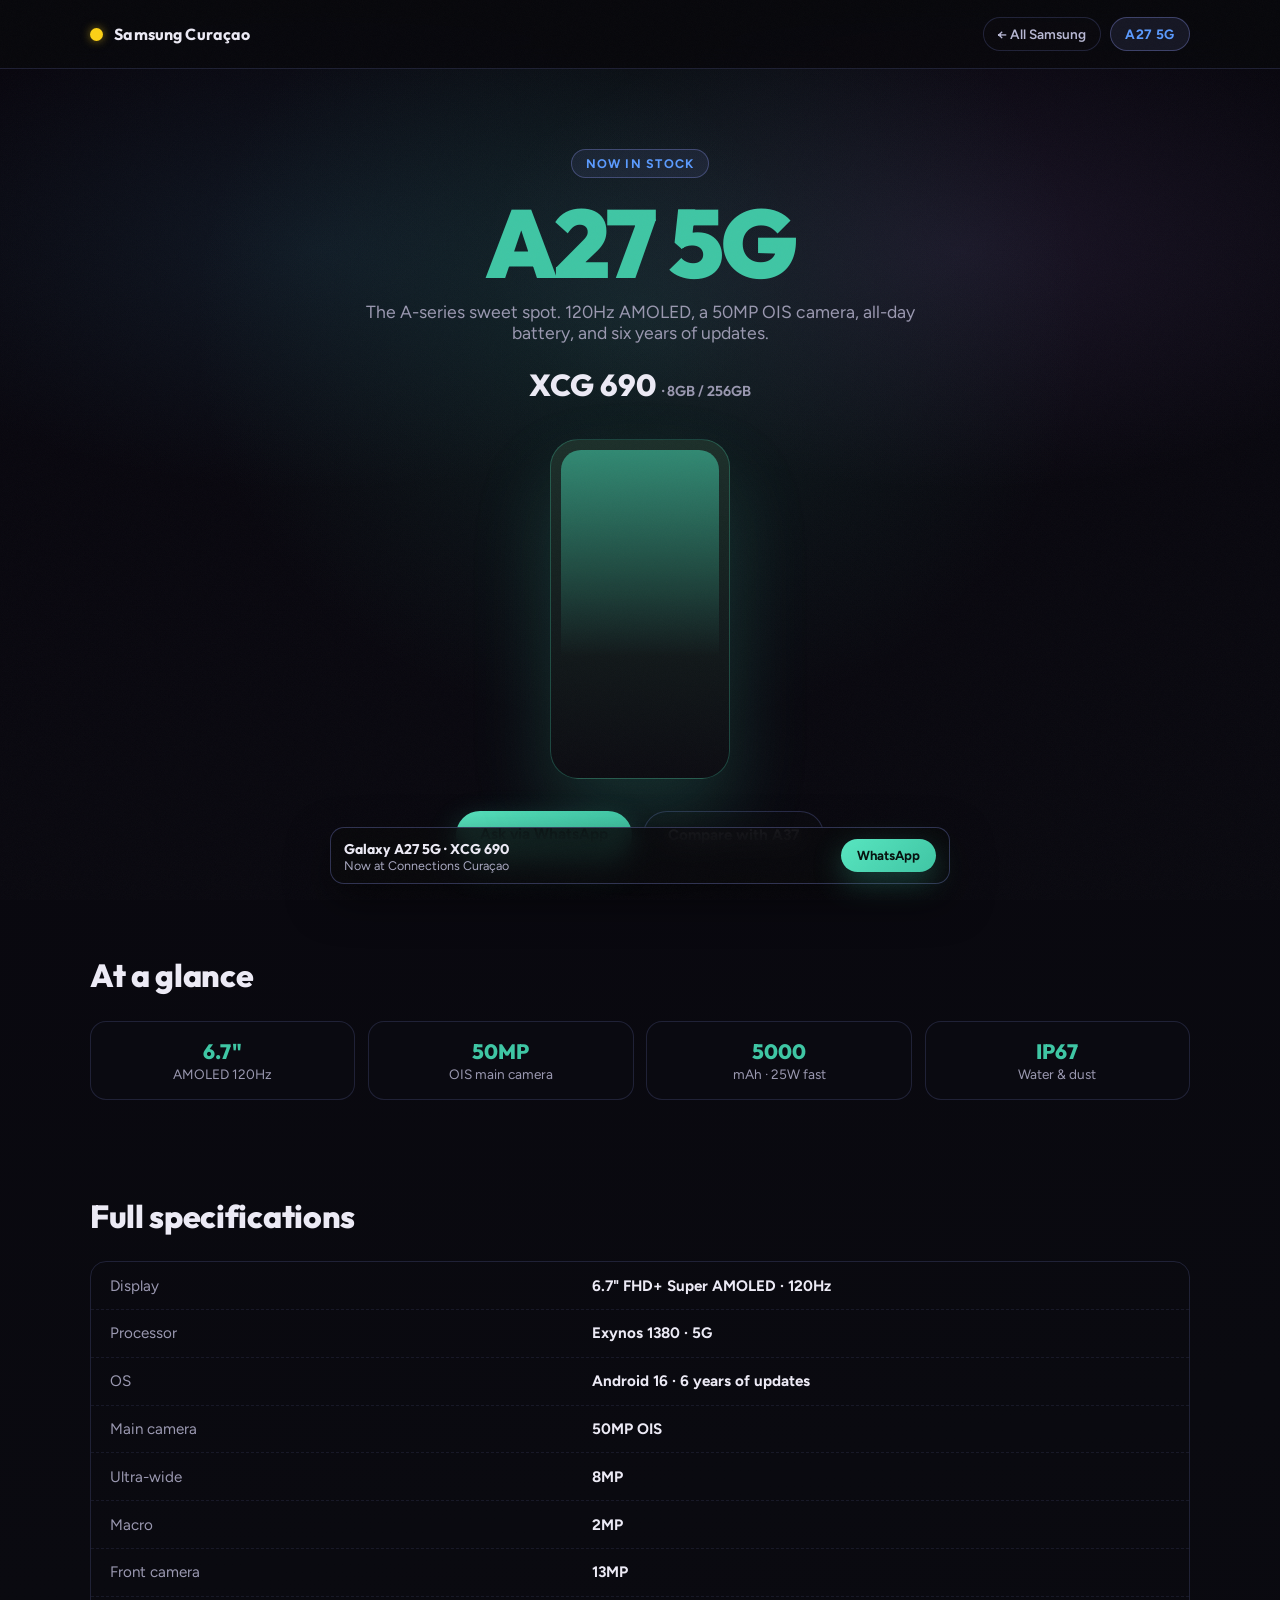
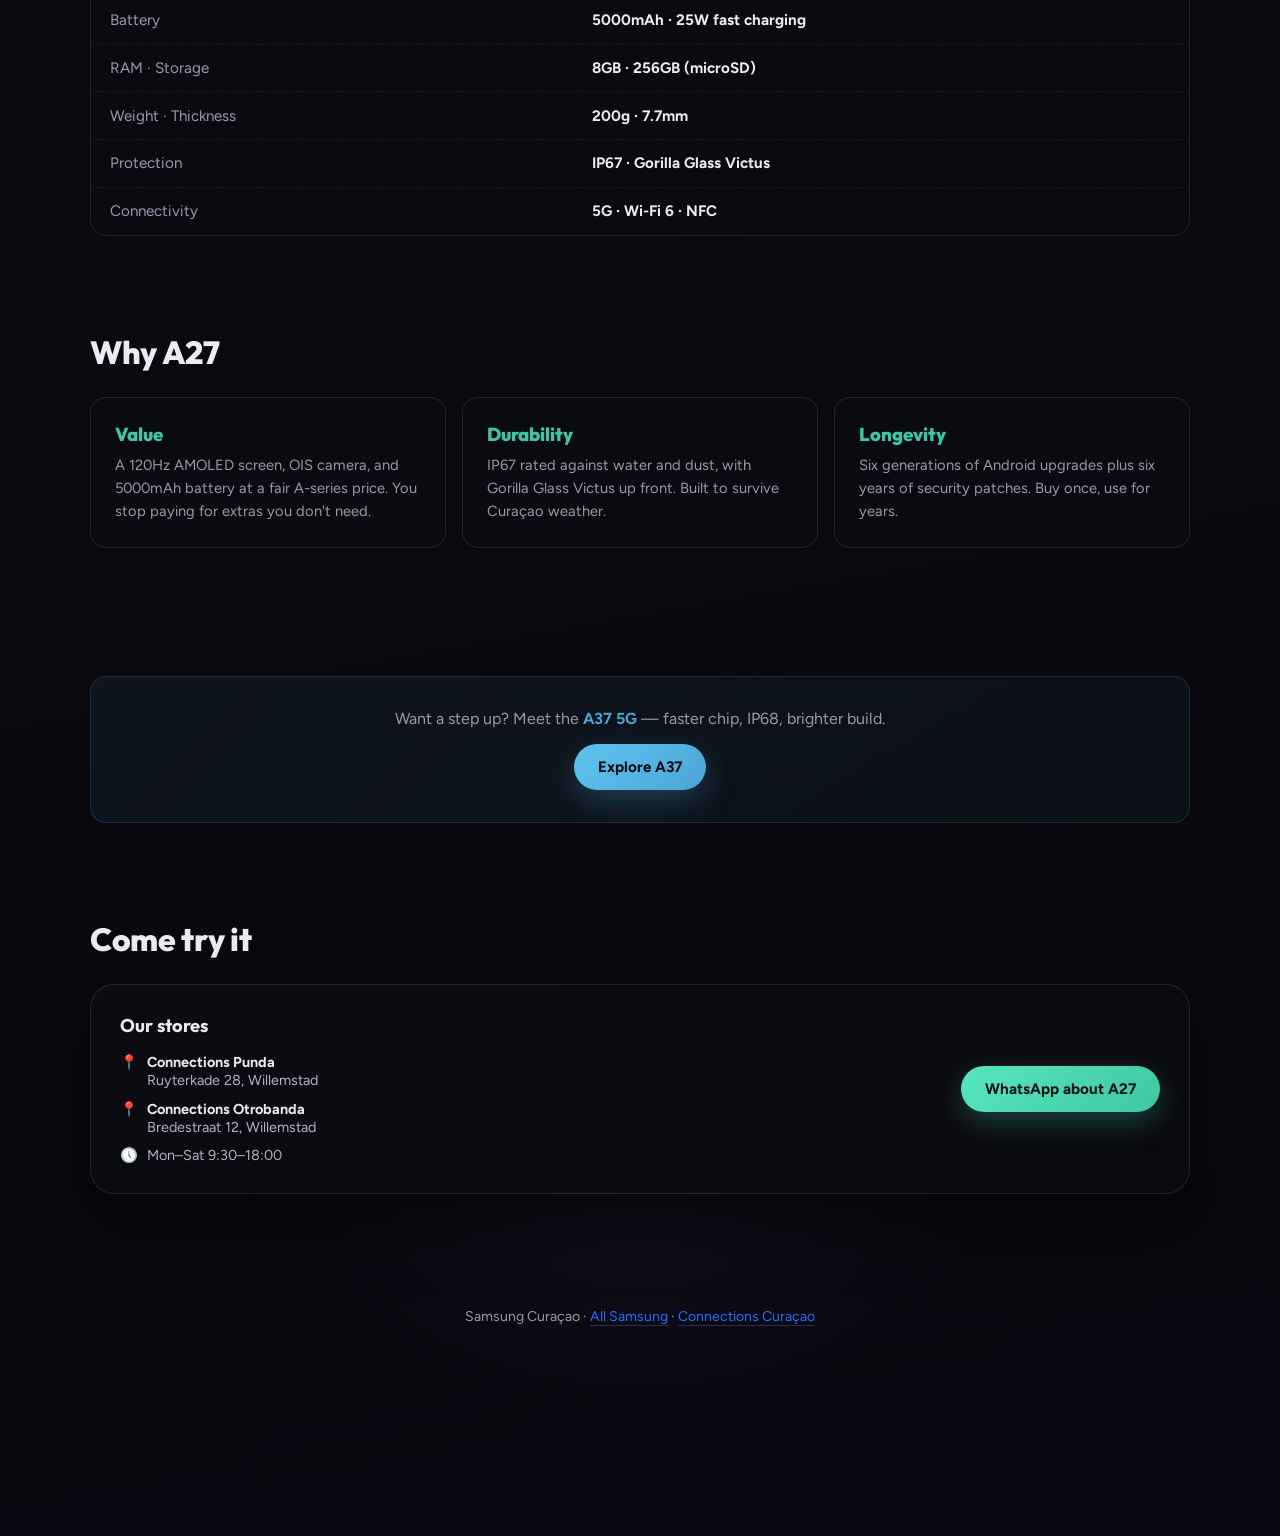
==== a27/index.html @ 3c6a7d26 "Add Galaxy A27 5G — catalog entry + /a27 landing page - Galaxy A27 5G added to data/products.json (X" ====
<!DOCTYPE html>
<html lang="en">
<head>
  <meta charset="UTF-8">
  <meta name="viewport" content="width=device-width, initial-scale=1.0">
  <title>Galaxy A27 5G — Samsung Curaçao</title>
  <meta name="description" content="The new Galaxy A27 5G at Connections Curaçao. 120Hz AMOLED, 50MP OIS, IP67, 6 years of updates. Punda &amp; Otrobanda.">
  <meta property="og:title" content="Galaxy A27 5G — Samsung Curaçao">
  <meta property="og:description" content="The A-series sweet spot. 120Hz AMOLED, 50MP OIS, 5000mAh, 6 years of updates.">
  <meta property="og:type" content="product">
  <meta property="og:url" content="https://samsungcuracao.com/a27">
  <meta property="og:image" content="https://samsungcuracao.com/img/og/a37.svg">
  <meta name="twitter:card" content="summary_large_image">
  <link rel="canonical" href="https://samsungcuracao.com/a27">
  <link rel="icon" href="data:image/svg+xml,<svg xmlns='http://www.w3.org/2000/svg' viewBox='0 0 100 100'><circle cx='50' cy='50' r='45' fill='%233fc6a4'/></svg>">
  <link rel="preconnect" href="https://fonts.googleapis.com">
  <link rel="preconnect" href="https://fonts.gstatic.com" crossorigin>
  <link href="https://fonts.googleapis.com/css2?family=Outfit:wght@400;500;600;700;800;900&family=Figtree:wght@400;500;600;700&display=swap" rel="stylesheet">
  <link rel="stylesheet" href="../css/shared.css">
  <script type="application/ld+json">
  {
    "@context": "https://schema.org/",
    "@type": "Product",
    "name": "Samsung Galaxy A27 5G",
    "description": "The new Galaxy A27 5G. 120Hz AMOLED, 50MP OIS camera, 5000mAh, IP67, 6 years of updates.",
    "brand": { "@type": "Brand", "name": "Samsung" },
    "category": "Smartphones",
    "offers": {
      "@type": "Offer",
      "priceCurrency": "XCG",
      "price": "690",
      "availability": "https://schema.org/InStock",
      "url": "https://samsungcuracao.com/a27",
      "seller": { "@type": "Organization", "name": "Connections Curaçao" }
    }
  }
  </script>
  <style>
    :root { --accent-a27: #3fc6a4; --accent-a27-2: #57e6c0; }
    .btn-a27 {
      color: #06110e;
      background: linear-gradient(135deg, var(--accent-a27-2), var(--accent-a27));
      box-shadow: 0 10px 30px rgba(63,198,164,0.3);
    }
    .hero { position: relative; padding: 5rem 0 3rem; text-align: center; }
    .hero::before {
      content: ""; position: absolute; inset: 0; z-index: -1;
      background: radial-gradient(50% 70% at 50% 30%, rgba(63,198,164,0.12), transparent 70%);
    }
    .hero h1 {
      margin: 1.2rem 0 0; font-family: var(--font-display);
      font-size: clamp(2.8rem, 10vw, 6rem);
      font-weight: 900; line-height: 0.95; letter-spacing: -0.03em;
      color: var(--accent-a27);
    }
    .hero-sub { margin: 0.8rem auto 0; color: var(--muted); font-size: 1.1rem; max-width: 52ch; }
    .hero-price { margin: 1.4rem 0 0; font-family: var(--font-display); font-size: 1.9rem; font-weight: 800; color: var(--text); }
    .hero-price small { font-size: 0.9rem; color: var(--muted); font-weight: 600; }
    .hero-phone-wrap { display: flex; justify-content: center; margin: 2.2rem 0 1rem; }
    .hero-phone {
      width: 180px; height: 340px; border-radius: 28px;
      background: linear-gradient(180deg, rgba(30,50,44,0.9), rgba(12,12,18,0.98));
      border: 1px solid rgba(63,198,164,0.3);
      box-shadow: 0 40px 80px rgba(63,198,164,0.2);
      position: relative;
    }
    .hero-phone::after {
      content: ""; position: absolute; inset: 10px; border-radius: 20px;
      background: linear-gradient(180deg, rgba(63,198,164,0.6), transparent 65%);
    }
    .hero-cta { margin-top: 2rem; display: flex; justify-content: center; flex-wrap: wrap; gap: 0.7rem; }

    .quick-specs { display: grid; grid-template-columns: repeat(4, 1fr); gap: 0.8rem; margin-top: 1.6rem; }
    .quick-spec {
      background: var(--surface); border: 1px solid var(--line);
      border-radius: var(--radius-md); padding: 1rem; text-align: center;
    }
    .quick-spec strong { display: block; font-family: var(--font-display); font-size: 1.3rem; font-weight: 800; color: var(--accent-a27); }
    .quick-spec span { color: var(--muted); font-size: 0.85rem; }

    .spec-table { margin-top: 1.6rem; border-radius: var(--radius-md); border: 1px solid var(--line); overflow: hidden; }
    .spec-row {
      display: grid; grid-template-columns: 1fr 1.2fr;
      padding: 0.9rem 1.2rem; border-bottom: 1px dashed rgba(120,130,210,0.12);
      font-size: 0.95rem;
    }
    .spec-row:last-child { border-bottom: 0; }
    .spec-row .label { color: var(--muted); }
    .spec-row .val { font-weight: 700; }

    .reasons { display: grid; grid-template-columns: repeat(3, 1fr); gap: 1rem; margin-top: 1.6rem; }
    .reason {
      background: var(--surface); border: 1px solid var(--line);
      border-radius: var(--radius-md); padding: 1.5rem;
    }
    .reason h3 { margin: 0 0 0.5rem; font-family: var(--font-display); font-weight: 800; color: var(--accent-a27); }
    .reason p { margin: 0; color: var(--muted); line-height: 1.55; font-size: 0.92rem; }

    .crosssell {
      margin-top: 2rem; padding: 2rem; text-align: center;
      background: linear-gradient(135deg, rgba(76,164,212,0.08), rgba(63,198,164,0.05));
      border: 1px solid rgba(76,164,212,0.2); border-radius: var(--radius-md);
    }
    .crosssell p { margin: 0 0 1rem; color: var(--muted); }

    .store-panel {
      margin-top: 1.6rem; border-radius: var(--radius-lg);
      border: 1px solid var(--line);
      background: linear-gradient(165deg, rgba(12,12,18,0.9), rgba(10,10,14,0.88));
      box-shadow: var(--shadow); padding: 1.8rem;
      display: grid; grid-template-columns: 1fr auto; gap: 1.5rem;
    }
    .store-list { list-style: none; margin: 0; padding: 0; display: grid; gap: 0.65rem; }
    .store-item { display: flex; gap: 0.6rem; align-items: flex-start; font-size: 0.9rem; color: #b0b0c8; }
    .store-item strong { color: var(--text); }
    .store-cta { display: flex; flex-direction: column; gap: 0.5rem; align-self: center; }
    .panel-title { margin: 0 0 1rem; font-family: var(--font-display); font-size: 1.15rem; font-weight: 700; }

    @media (max-width: 800px) {
      .quick-specs { grid-template-columns: repeat(2, 1fr); }
      .reasons { grid-template-columns: 1fr; }
      .store-panel { grid-template-columns: 1fr; }
    }
  </style>
</head>
<body>

  <header class="topbar">
    <div class="shell topbar-row">
      <a href="/" class="brand" aria-label="Samsung Curaçao home">
        <span class="brand-dot" aria-hidden="true"></span>
        <span>Samsung Curaçao</span>
      </a>
      <div class="topbar-actions">
        <a class="nav-back" href="/">← All Samsung</a>
        <span class="nav-tag">A27 5G</span>
      </div>
    </div>
  </header>

  <main>
    <section class="hero">
      <div class="shell">
        <span class="badge">Now in stock</span>
        <h1>A27 5G</h1>
        <p class="hero-sub">The A-series sweet spot. 120Hz AMOLED, a 50MP OIS camera, all-day battery, and six years of updates.</p>
        <p class="hero-price">XCG 690 <small>· 8GB / 256GB</small></p>
        <div class="hero-phone-wrap"><div class="hero-phone"></div></div>
        <div class="hero-cta">
          <a class="btn btn-a27" href="https://wa.me/59996782619?text=Hi%2C%20I%27m%20interested%20in%20the%20Galaxy%20A27%205G%20(XCG%20690).%20Is%20it%20available%3F" target="_blank" rel="noopener">Ask via WhatsApp</a>
          <a class="btn btn-ghost" href="/a37">Compare with A37</a>
        </div>
      </div>
    </section>

    <section>
      <div class="shell">
        <h2 class="section-title">At a glance</h2>
        <div class="quick-specs reveal">
          <div class="quick-spec"><strong>6.7"</strong><span>AMOLED 120Hz</span></div>
          <div class="quick-spec"><strong>50MP</strong><span>OIS main camera</span></div>
          <div class="quick-spec"><strong>5000</strong><span>mAh · 25W fast</span></div>
          <div class="quick-spec"><strong>IP67</strong><span>Water &amp; dust</span></div>
        </div>
      </div>
    </section>

    <section>
      <div class="shell">
        <h2 class="section-title">Full specifications</h2>
        <div class="spec-table reveal">
          <div class="spec-row"><span class="label">Display</span><span class="val">6.7" FHD+ Super AMOLED · 120Hz</span></div>
          <div class="spec-row"><span class="label">Processor</span><span class="val">Exynos 1380 · 5G</span></div>
          <div class="spec-row"><span class="label">OS</span><span class="val">Android 16 · 6 years of updates</span></div>
          <div class="spec-row"><span class="label">Main camera</span><span class="val">50MP OIS</span></div>
          <div class="spec-row"><span class="label">Ultra-wide</span><span class="val">8MP</span></div>
          <div class="spec-row"><span class="label">Macro</span><span class="val">2MP</span></div>
          <div class="spec-row"><span class="label">Front camera</span><span class="val">13MP</span></div>
          <div class="spec-row"><span class="label">Battery</span><span class="val">5000mAh · 25W fast charging</span></div>
          <div class="spec-row"><span class="label">RAM · Storage</span><span class="val">8GB · 256GB (microSD)</span></div>
          <div class="spec-row"><span class="label">Weight · Thickness</span><span class="val">200g · 7.7mm</span></div>
          <div class="spec-row"><span class="label">Protection</span><span class="val">IP67 · Gorilla Glass Victus</span></div>
          <div class="spec-row"><span class="label">Connectivity</span><span class="val">5G · Wi-Fi 6 · NFC</span></div>
        </div>
      </div>
    </section>

    <section>
      <div class="shell">
        <h2 class="section-title">Why A27</h2>
        <div class="reasons reveal">
          <article class="reason">
            <h3>Value</h3>
            <p>A 120Hz AMOLED screen, OIS camera, and 5000mAh battery at a fair A-series price. You stop paying for extras you don't need.</p>
          </article>
          <article class="reason">
            <h3>Durability</h3>
            <p>IP67 rated against water and dust, with Gorilla Glass Victus up front. Built to survive Curaçao weather.</p>
          </article>
          <article class="reason">
            <h3>Longevity</h3>
            <p>Six generations of Android upgrades plus six years of security patches. Buy once, use for years.</p>
          </article>
        </div>
      </div>
    </section>

    <section>
      <div class="shell">
        <div class="crosssell reveal">
          <p>Want a step up? Meet the <strong style="color: var(--accent-a37)">A37 5G</strong> — faster chip, IP68, brighter build.</p>
          <a class="btn btn-a37" href="/a37">Explore A37</a>
        </div>
      </div>
    </section>

    <section id="stores">
      <div class="shell">
        <h2 class="section-title">Come try it</h2>
        <div class="store-panel reveal">
          <div>
            <h3 class="panel-title">Our stores</h3>
            <ul class="store-list">
              <li class="store-item"><span>📍</span><div><strong>Connections Punda</strong><br>Ruyterkade 28, Willemstad</div></li>
              <li class="store-item"><span>📍</span><div><strong>Connections Otrobanda</strong><br>Bredestraat 12, Willemstad</div></li>
              <li class="store-item"><span>🕔</span><div>Mon–Sat 9:30–18:00</div></li>
            </ul>
          </div>
          <div class="store-cta">
            <a class="btn btn-a27" href="https://wa.me/59996782619?text=Hi%2C%20I%27m%20interested%20in%20the%20Galaxy%20A27%205G%20(XCG%20690).%20Is%20it%20available%3F" target="_blank" rel="noopener">WhatsApp about A27</a>
          </div>
        </div>
      </div>
    </section>
  </main>

  <div class="sticky-cta">
    <div>
      <strong>Galaxy A27 5G · XCG 690</strong>
      <p>Now at Connections Curaçao</p>
    </div>
    <a class="btn btn-a27" href="https://wa.me/59996782619?text=Hi%2C%20I%27m%20interested%20in%20the%20Galaxy%20A27%205G%20(XCG%20690).%20Is%20it%20available%3F" target="_blank" rel="noopener">WhatsApp</a>
  </div>

  <footer>
    <div class="shell">
      Samsung Curaçao · <a href="/">All Samsung</a> · <a href="https://connectionscuracao.net?utm_source=samsungcuracao&amp;utm_medium=referral">Connections Curaçao</a>
    </div>
  </footer>

  <script>
    document.documentElement.classList.add('js');
    const observer = new IntersectionObserver(entries => {
      entries.forEach(entry => {
        if (entry.isIntersecting) { entry.target.classList.add('in'); observer.unobserve(entry.target); }
      });
    }, { threshold: 0.15 });
    document.querySelectorAll('.reveal').forEach((el, i) => {
      el.style.transitionDelay = (i * 80) + 'ms';
      observer.observe(el);
    });
  </script>
</body>
</html>
---- css/shared.css ----
/* ---- Design tokens ---- */
:root {
  --bg: #08080c;
  --surface: rgba(12, 12, 18, 0.72);
  --line: rgba(120, 130, 210, 0.2);
  --text: #eceaf5;
  --muted: #9a98b0;
  --brand: #7878d4;
  --brand-2: #9898f0;
  --accent-a37: #4ca4d4;
  --accent-a57: #b484f0;
  --save: #4ade80;
  --shadow: 0 28px 64px rgba(0,0,0,0.5);
  --radius-lg: 24px;
  --radius-md: 16px;
  --radius-sm: 10px;
  --font-display: "Outfit", "Avenir Next", sans-serif;
  --font-body: "Figtree", "Segoe UI", sans-serif;
}

* { box-sizing: border-box; }
html { margin: 0; padding: 0; scroll-behavior: smooth; }

body {
  margin: 0; padding: 0;
  font-family: var(--font-body);
  color: var(--text);
  background:
    radial-gradient(800px 400px at 25% 8%, rgba(76,164,212,0.1), transparent 60%),
    radial-gradient(800px 400px at 75% 8%, rgba(180,132,240,0.1), transparent 60%),
    radial-gradient(600px 350px at 50% 90%, rgba(120,120,212,0.06), transparent 55%),
    linear-gradient(170deg, #08060e 0%, #0a0a10 48%, #08060e 100%);
  min-height: 100%;
  padding-bottom: 7rem;
}

body::before {
  content: "";
  position: fixed; inset: 0;
  pointer-events: none; z-index: 100; opacity: 0.028;
  background: url("data:image/svg+xml,%3Csvg viewBox='0 0 256 256' xmlns='http://www.w3.org/2000/svg'%3E%3Cfilter id='n'%3E%3CfeTurbulence type='fractalNoise' baseFrequency='0.85' numOctaves='4' stitchTiles='stitch'/%3E%3C/filter%3E%3Crect width='100%25' height='100%25' filter='url(%23n)'/%3E%3C/svg%3E");
  background-size: 180px;
}

a { color: inherit; text-decoration: none; }
.shell { width: min(1100px, calc(100% - 2rem)); margin: 0 auto; }

/* ---- Topbar ---- */
.topbar {
  position: sticky; top: 0; z-index: 30;
  backdrop-filter: blur(14px);
  background: rgba(8,8,12,0.8);
  border-bottom: 1px solid var(--line);
}
.topbar-row {
  min-height: 68px;
  display: flex; align-items: center; justify-content: space-between; gap: 1rem;
}
.brand {
  display: inline-flex; align-items: center; gap: 0.7rem;
  font-family: var(--font-display); font-weight: 700; letter-spacing: 0.01em;
}
.brand-dot {
  width: 13px; height: 13px; border-radius: 50%;
  background: linear-gradient(135deg, var(--accent-a37), var(--accent-a57));
  box-shadow: 0 0 0 6px rgba(120,130,210,0.15);
}
.topbar-actions { display: inline-flex; align-items: center; gap: 0.55rem; }
.nav-back {
  border-radius: 999px;
  border: 1px solid rgba(120,130,210,0.22);
  background: rgba(12,12,18,0.45);
  padding: 0.5rem 0.85rem; font-size: 0.85rem; color: #b8b8d4; font-weight: 600;
}
.nav-tag {
  display: inline-flex; gap: 0.4rem; align-items: center;
  border-radius: 999px;
  border: 1px solid rgba(120,130,210,0.4);
  background: rgba(120,130,210,0.12);
  padding: 0.5rem 0.9rem; font-weight: 700; font-size: 0.85rem;
  color: var(--brand-2); letter-spacing: 0.03em;
}

/* ---- Buttons ---- */
.btn {
  border: 0; cursor: pointer; border-radius: 999px;
  padding: 0.88rem 1.5rem; font-weight: 700; font-size: 0.95rem;
  font-family: var(--font-body);
  transition: transform 160ms ease, box-shadow 160ms ease;
  display: inline-block; text-align: center;
}
.btn:hover { transform: translateY(-2px); }
.btn-primary {
  color: #08060e;
  background: linear-gradient(135deg, var(--brand-2), var(--brand));
  box-shadow: 0 10px 30px rgba(120,130,210,0.3);
}
.btn-primary:hover { box-shadow: 0 14px 40px rgba(120,130,210,0.4); }
.btn-a37 {
  color: #060a0e;
  background: linear-gradient(135deg, #5ec4f0, #4ca4d4);
  box-shadow: 0 10px 30px rgba(76,164,212,0.3);
}
.btn-a57 {
  color: #0a060e;
  background: linear-gradient(135deg, #b484f0, #9464d4);
  box-shadow: 0 10px 30px rgba(148,100,212,0.3);
}
.btn-ghost {
  color: var(--text);
  border: 1px solid rgba(120,130,210,0.28);
  background: rgba(12,12,18,0.5);
}

/* ---- Shared section styles ---- */
section { padding: 3rem 0; }
.section-title {
  margin: 0; font-family: var(--font-display);
  font-size: clamp(1.4rem, 3.5vw, 2rem); font-weight: 800; letter-spacing: -0.01em;
}
.section-note {
  margin: 0.4rem 0 0; color: var(--muted); line-height: 1.55; max-width: 56ch;
}
.badge {
  display: inline-flex; align-items: center; gap: 0.4rem;
  padding: 0.38rem 0.85rem; border-radius: 999px;
  border: 1px solid rgba(120,130,210,0.4);
  background: rgba(120,130,210,0.1);
  font-size: 0.78rem; font-weight: 700; letter-spacing: 0.1em;
  text-transform: uppercase; color: var(--brand-2);
}

/* ---- Footer ---- */
footer {
  padding: 4rem 0 6rem; color: var(--muted); text-align: center;
  font-size: 0.88rem; line-height: 1.6;
}
footer a { color: var(--brand); border-bottom: 1px solid rgba(120,130,210,0.3); }

/* ---- Reveal ---- */
.reveal { opacity: 1; transform: none; }
.js .reveal { opacity: 0; transform: translateY(18px); transition: opacity 480ms ease, transform 480ms ease; }
.js .reveal.in { opacity: 1; transform: translateY(0); }

/* ---- Sticky CTA ---- */
.sticky-cta {
  position: fixed; left: 50%; bottom: 1rem; transform: translateX(-50%);
  z-index: 40;
  width: min(620px, calc(100% - 1rem));
  border-radius: 14px;
  border: 1px solid rgba(120,130,210,0.35);
  background: rgba(8,8,12,0.88);
  backdrop-filter: blur(12px);
  display: flex; align-items: center; justify-content: space-between; gap: 0.5rem;
  padding: 0.65rem 0.8rem;
  box-shadow: 0 16px 40px rgba(0,0,0,0.5);
}
.sticky-cta strong {
  font-size: 0.88rem; font-family: var(--font-display); font-weight: 700;
}
.sticky-cta p { margin: 0; font-size: 0.78rem; color: #a8a8c0; }
.sticky-cta .btn { padding: 0.55rem 1rem; font-size: 0.82rem; flex-shrink: 0; }

@media (max-width: 600px) {
  .sticky-cta { width: calc(100% - 0.9rem); left: 0.45rem; transform: none; }
  .sticky-cta p { display: none; }
  .topbar-actions { gap: 0.35rem; }
  .nav-back, .nav-tag { font-size: 0.78rem; padding: 0.45rem 0.65rem; }
  section { padding: 2.2rem 0; }
}
.tile-kingsday {
  position: absolute;
  top: 0.55rem;
  left: 0.55rem;
  font-size: 0.6rem;
  font-weight: 800;
  letter-spacing: 0.1em;
  text-transform: uppercase;
  color: #FF6600;
  background: rgba(255, 102, 0, 0.12);
  border: 1px solid rgba(255, 102, 0, 0.45);
  padding: 0.22rem 0.5rem;
  border-radius: 999px;
}
.tile { position: relative; }

/* ===== BLUEWAVE WORLD CUP THEME — START (remove after tournament) ===== */
:root{
  --brand:   #2b6dff;            /* electric Curaçao blue (was #7878d4) */
  --brand-2: #5b9bff;
  --wc-blue: #0a3a8c;            /* deep flag blue */
  --wc-gold: #FCD116;            /* flag yellow    */
  --wc-gold-glow: rgba(252,209,22,0.5);
}
.brand-dot{ background: var(--wc-gold) !important; box-shadow: 0 0 10px var(--wc-gold-glow); }
.btn-primary{ background: var(--wc-gold) !important; color:#0a1230 !important;
  box-shadow: 0 10px 30px var(--wc-gold-glow) !important; }
#wc-ribbon{
  background: linear-gradient(90deg, var(--wc-blue), #1455d6 45%, var(--wc-blue));
  color:#fff; text-align:center; font:700 .82rem/1.2 var(--font-display);
  letter-spacing:.04em; padding:.55rem 1rem; border-bottom:2px solid var(--wc-gold);
}
#wc-ribbon b{ color: var(--wc-gold); }
.hero-wc-tag{ display:inline-block; font-size:.78rem; font-weight:800; letter-spacing:.14em;
  text-transform:uppercase; color: var(--wc-gold); background:rgba(252,209,22,0.12);
  padding:.3rem .8rem; border-radius:999px; border:1px solid rgba(252,209,22,0.45); }
.hero-wc-tag .stars{ color:#fff; text-shadow:0 0 8px var(--wc-gold-glow); }
/* repurpose the Kingsday tile tag as a Bluewave tag (gold, on-theme) */
.tile-kingsday{ color:var(--wc-gold)!important; background:rgba(252,209,22,0.12)!important;
  border-color:rgba(252,209,22,0.45)!important; }
/* ===== BLUEWAVE WORLD CUP THEME — END ===== */
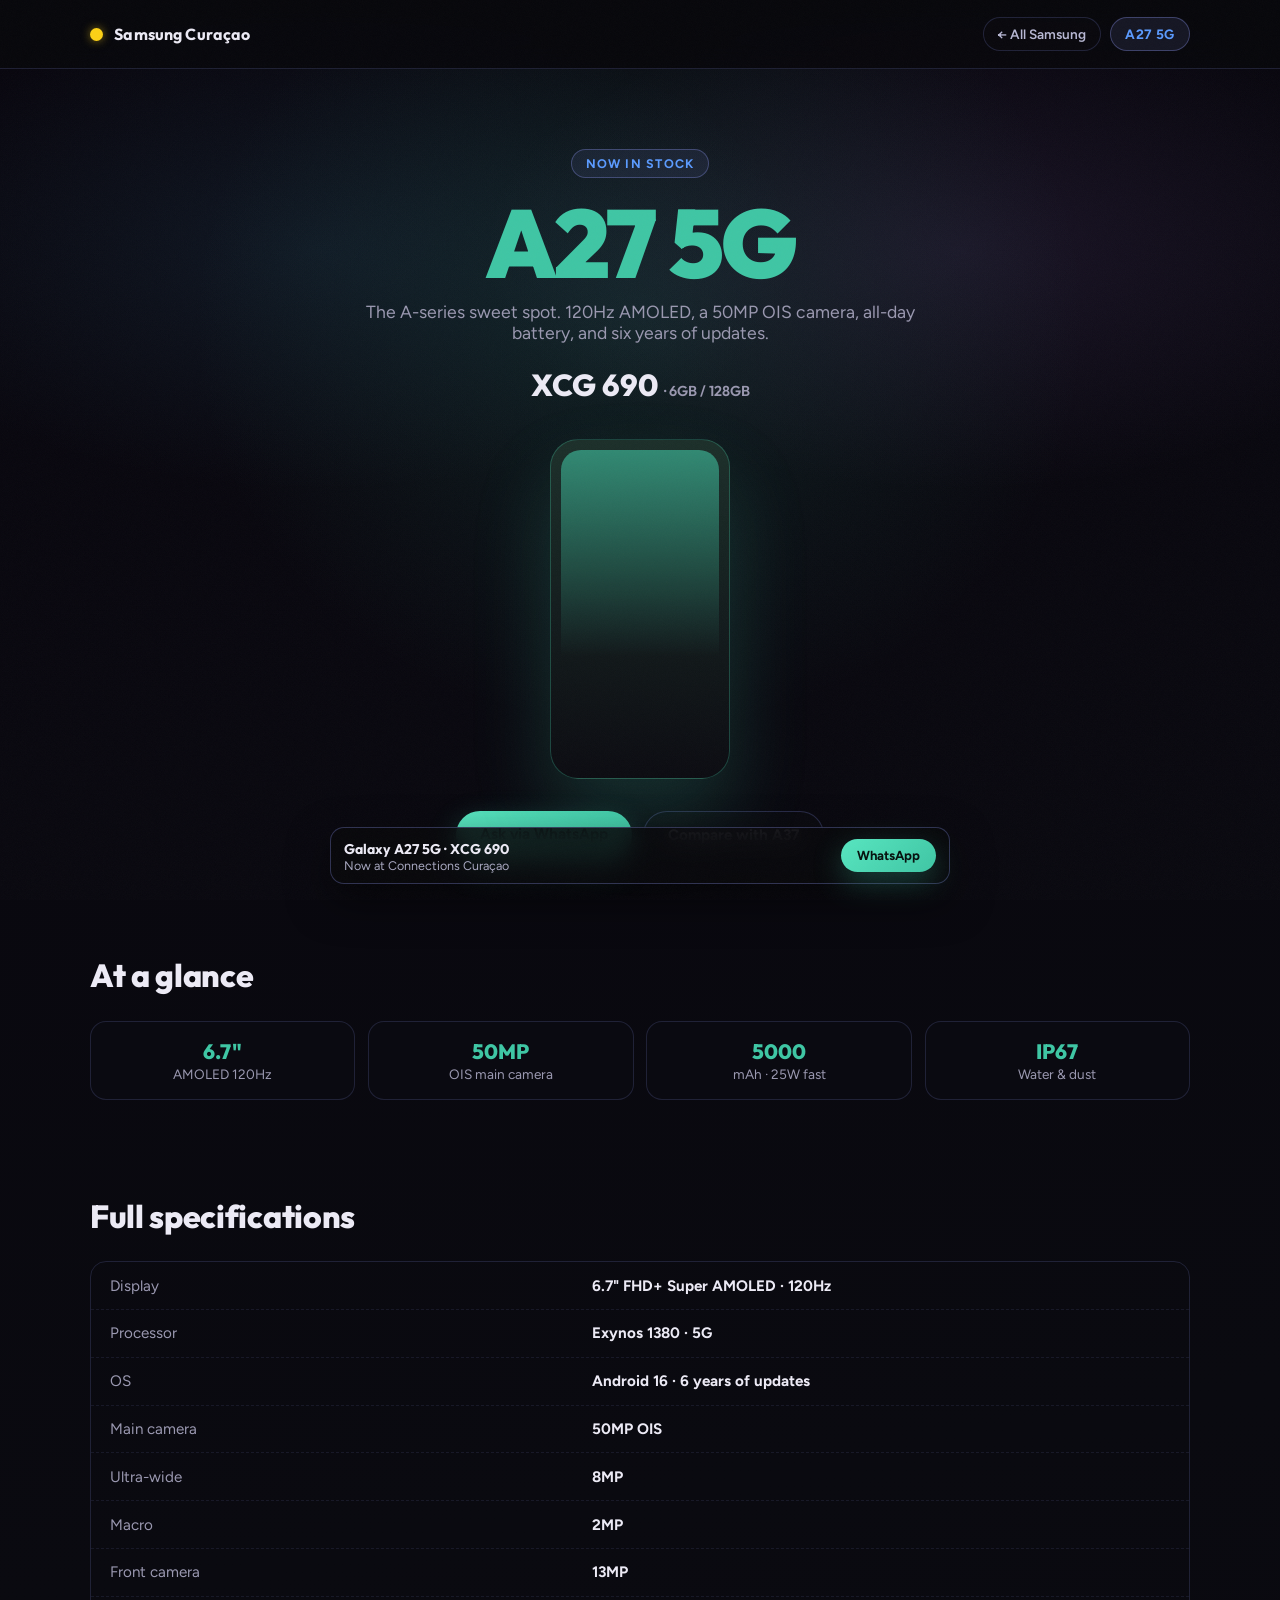
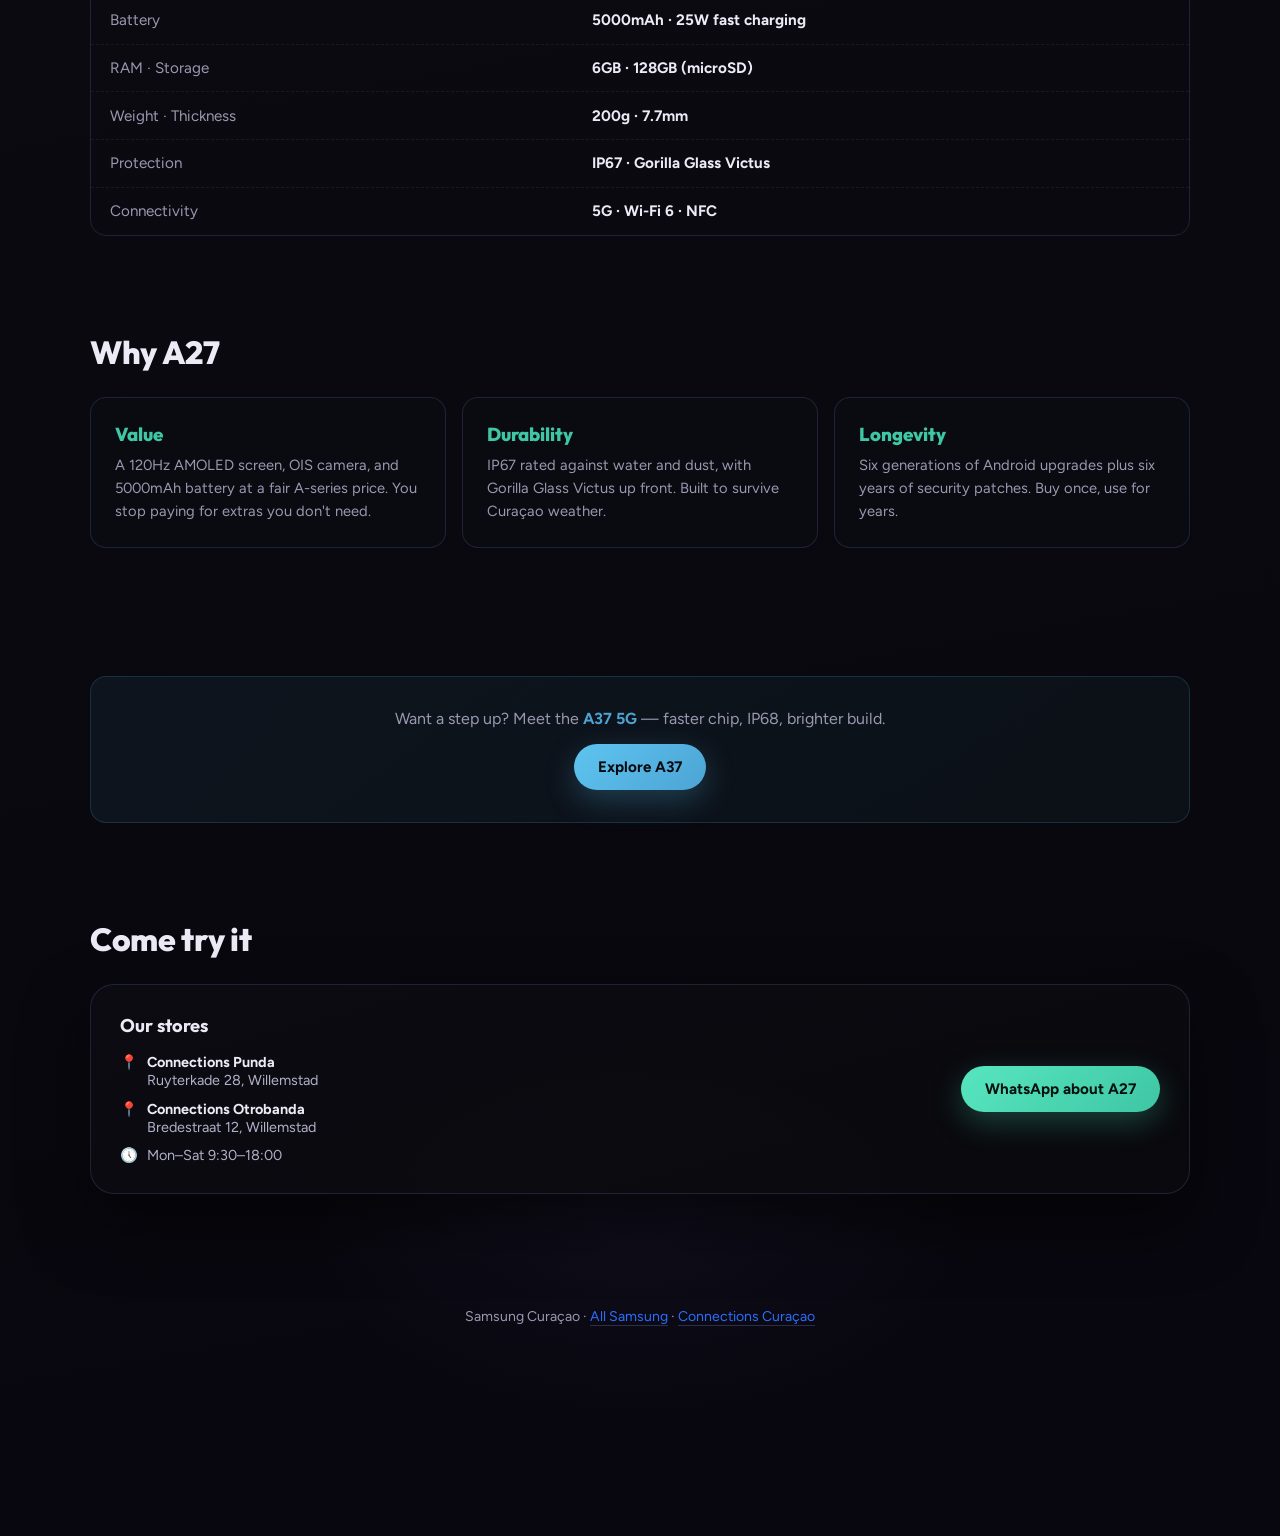
==== commit 3c0e6f1f: "Galaxy A27: correct config to 6GB / 128GB Co-Authored-By: Claude Opus 4.8 <noreply@anthropic.com> Cl" ====
--- a/a27/index.html
+++ b/a27/index.html
@@ -144,7 +144,7 @@
         <span class="badge">Now in stock</span>
         <h1>A27 5G</h1>
         <p class="hero-sub">The A-series sweet spot. 120Hz AMOLED, a 50MP OIS camera, all-day battery, and six years of updates.</p>
-        <p class="hero-price">XCG 690 <small>· 8GB / 256GB</small></p>
+        <p class="hero-price">XCG 690 <small>· 6GB / 128GB</small></p>
         <div class="hero-phone-wrap"><div class="hero-phone"></div></div>
         <div class="hero-cta">
           <a class="btn btn-a27" href="https://wa.me/59996782619?text=Hi%2C%20I%27m%20interested%20in%20the%20Galaxy%20A27%205G%20(XCG%20690).%20Is%20it%20available%3F" target="_blank" rel="noopener">Ask via WhatsApp</a>
@@ -177,7 +177,7 @@
           <div class="spec-row"><span class="label">Macro</span><span class="val">2MP</span></div>
           <div class="spec-row"><span class="label">Front camera</span><span class="val">13MP</span></div>
           <div class="spec-row"><span class="label">Battery</span><span class="val">5000mAh · 25W fast charging</span></div>
-          <div class="spec-row"><span class="label">RAM · Storage</span><span class="val">8GB · 256GB (microSD)</span></div>
+          <div class="spec-row"><span class="label">RAM · Storage</span><span class="val">6GB · 128GB (microSD)</span></div>
           <div class="spec-row"><span class="label">Weight · Thickness</span><span class="val">200g · 7.7mm</span></div>
           <div class="spec-row"><span class="label">Protection</span><span class="val">IP67 · Gorilla Glass Victus</span></div>
           <div class="spec-row"><span class="label">Connectivity</span><span class="val">5G · Wi-Fi 6 · NFC</span></div>
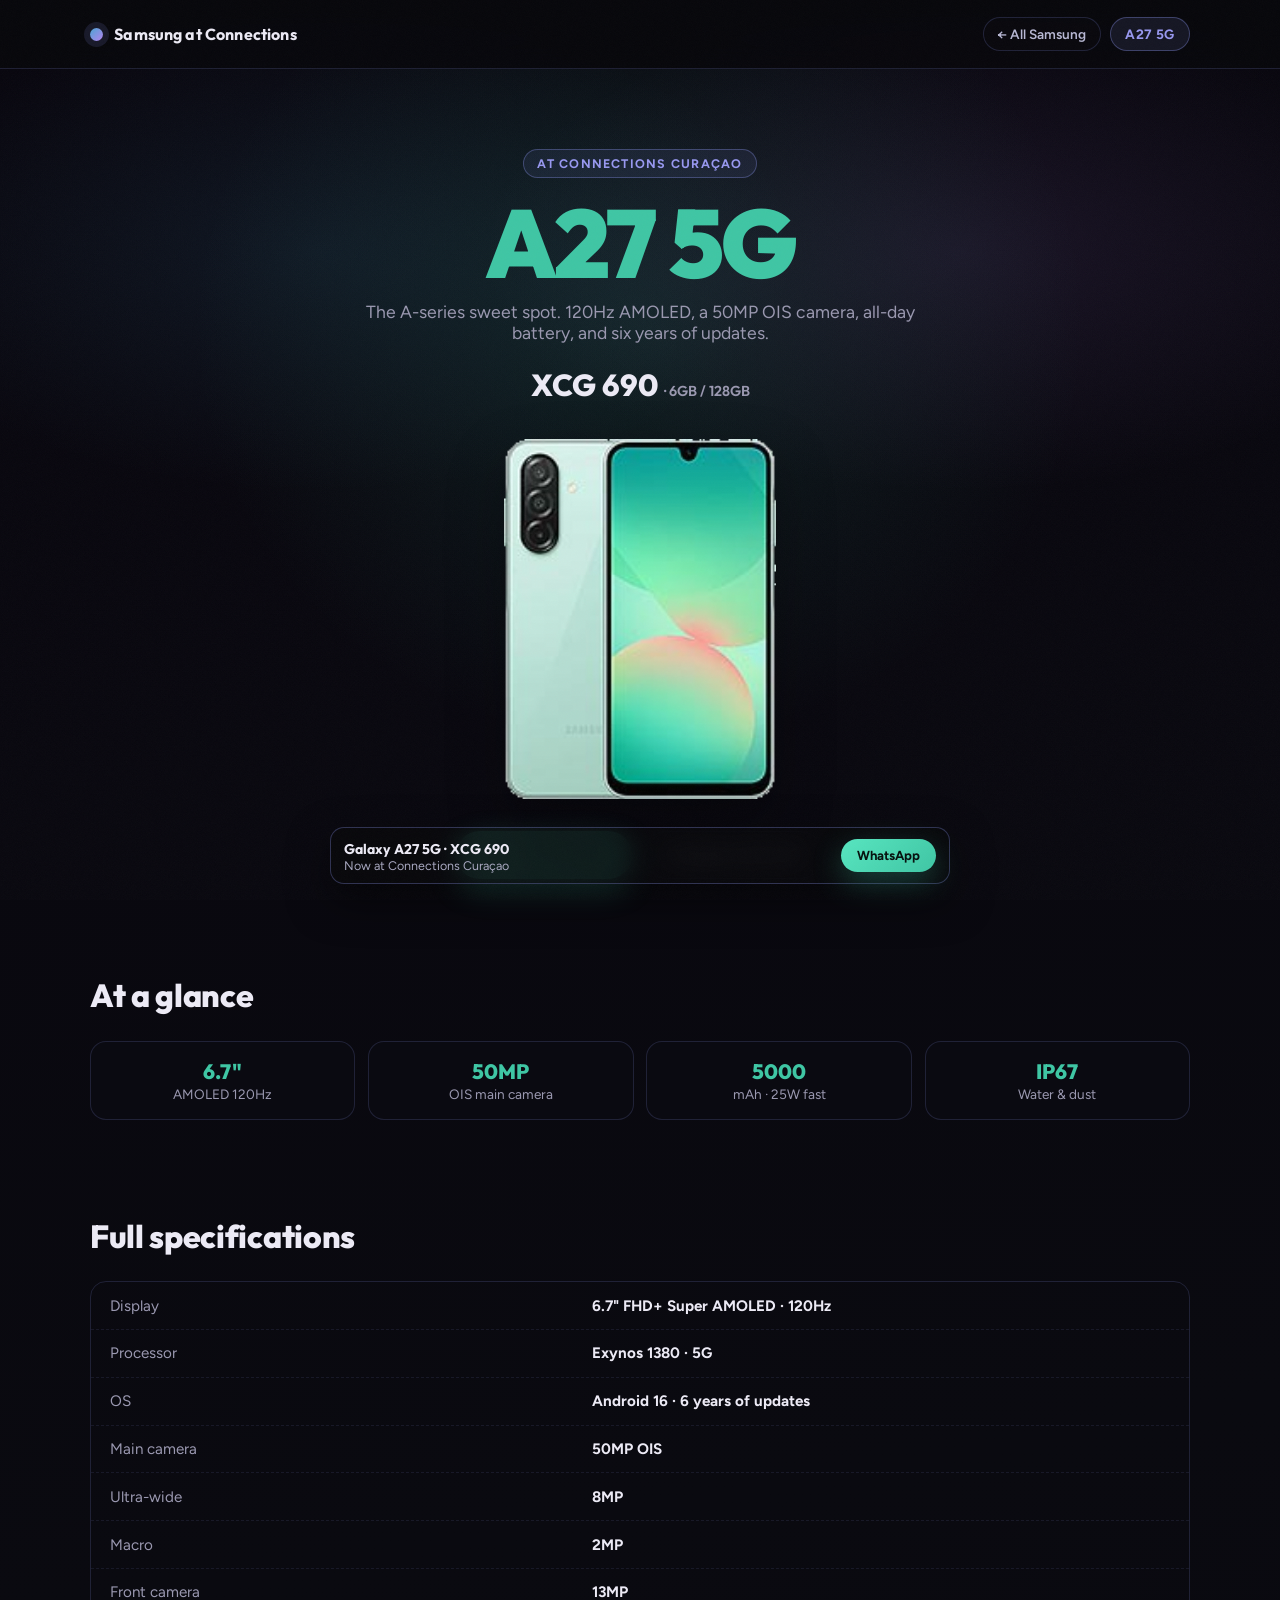
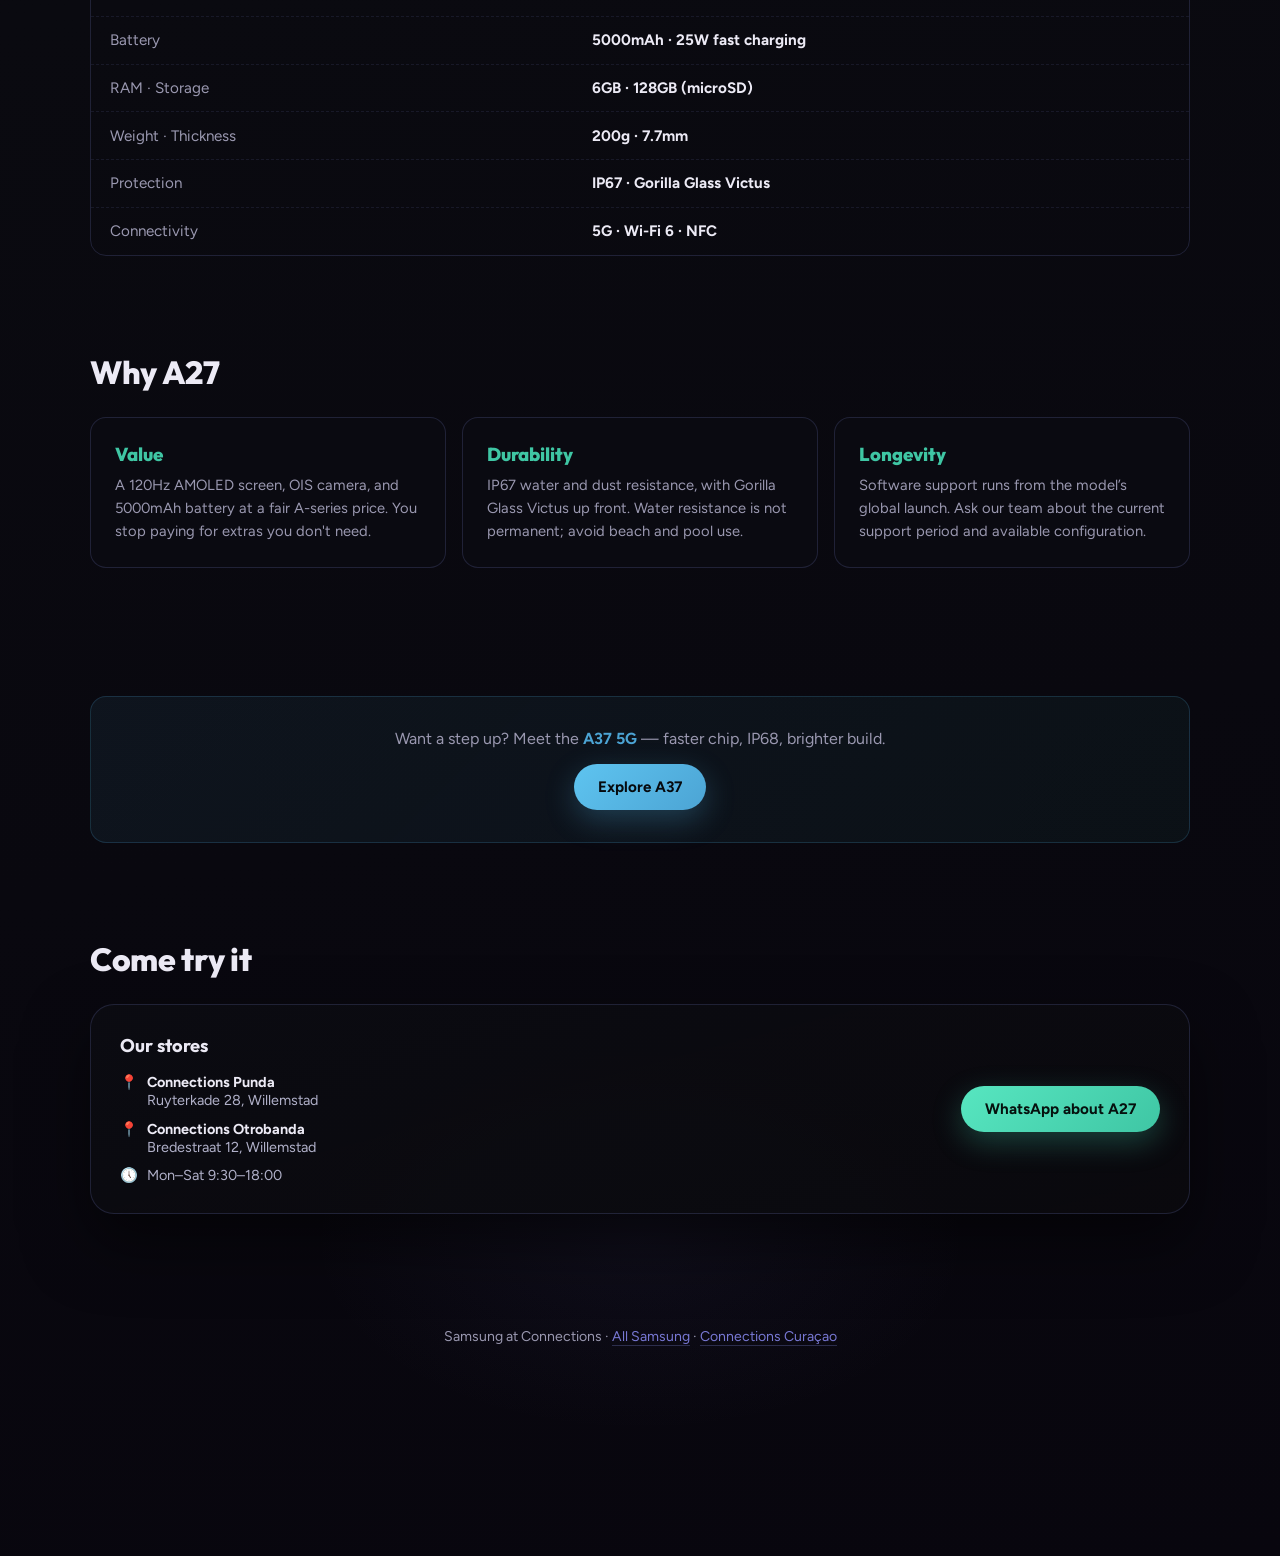
==== commit 6100b0b1: "Refresh Samsung storefront and align Galaxy catalog pricing" ====
--- a/a27/index.html
+++ b/a27/index.html
@@ -4,7 +4,7 @@
   <meta charset="UTF-8">
   <meta name="viewport" content="width=device-width, initial-scale=1.0">
   <title>Galaxy A27 5G — Samsung Curaçao</title>
-  <meta name="description" content="The new Galaxy A27 5G at Connections Curaçao. 120Hz AMOLED, 50MP OIS, IP67, 6 years of updates. Punda &amp; Otrobanda.">
+  <meta name="description" content="Galaxy A27 5G at Connections Curaçao. 120Hz AMOLED, 50MP OIS, IP67, 6 years of updates. Punda &amp; Otrobanda.">
   <meta property="og:title" content="Galaxy A27 5G — Samsung Curaçao">
   <meta property="og:description" content="The A-series sweet spot. 120Hz AMOLED, 50MP OIS, 5000mAh, 6 years of updates.">
   <meta property="og:type" content="product">
@@ -22,14 +22,12 @@
     "@context": "https://schema.org/",
     "@type": "Product",
     "name": "Samsung Galaxy A27 5G",
-    "description": "The new Galaxy A27 5G. 120Hz AMOLED, 50MP OIS camera, 5000mAh, IP67, 6 years of updates.",
+    "description": "Galaxy A27 5G. 120Hz AMOLED, 50MP OIS camera, 5000mAh, IP67, 6 years of updates.",
     "brand": { "@type": "Brand", "name": "Samsung" },
     "category": "Smartphones",
     "offers": {
       "@type": "Offer",
       "priceCurrency": "XCG",
-      "price": "690",
-      "availability": "https://schema.org/InStock",
       "url": "https://samsungcuracao.com/a27",
       "seller": { "@type": "Organization", "name": "Connections Curaçao" }
     }
@@ -57,17 +55,7 @@
     .hero-price { margin: 1.4rem 0 0; font-family: var(--font-display); font-size: 1.9rem; font-weight: 800; color: var(--text); }
     .hero-price small { font-size: 0.9rem; color: var(--muted); font-weight: 600; }
     .hero-phone-wrap { display: flex; justify-content: center; margin: 2.2rem 0 1rem; }
-    .hero-phone {
-      width: 180px; height: 340px; border-radius: 28px;
-      background: linear-gradient(180deg, rgba(30,50,44,0.9), rgba(12,12,18,0.98));
-      border: 1px solid rgba(63,198,164,0.3);
-      box-shadow: 0 40px 80px rgba(63,198,164,0.2);
-      position: relative;
-    }
-    .hero-phone::after {
-      content: ""; position: absolute; inset: 10px; border-radius: 20px;
-      background: linear-gradient(180deg, rgba(63,198,164,0.6), transparent 65%);
-    }
+    .hero-phone { display: block; width: min(340px, 85vw); height: 360px; object-fit: contain; filter: drop-shadow(0 24px 28px rgba(0,0,0,0.3)); }
     .hero-cta { margin-top: 2rem; display: flex; justify-content: center; flex-wrap: wrap; gap: 0.7rem; }
 
     .quick-specs { display: grid; grid-template-columns: repeat(4, 1fr); gap: 0.8rem; margin-top: 1.6rem; }
@@ -129,7 +117,7 @@
     <div class="shell topbar-row">
       <a href="/" class="brand" aria-label="Samsung Curaçao home">
         <span class="brand-dot" aria-hidden="true"></span>
-        <span>Samsung Curaçao</span>
+        <span>Samsung at Connections</span>
       </a>
       <div class="topbar-actions">
         <a class="nav-back" href="/">← All Samsung</a>
@@ -141,13 +129,13 @@
   <main>
     <section class="hero">
       <div class="shell">
-        <span class="badge">Now in stock</span>
+        <span class="badge">At Connections Curaçao</span>
         <h1>A27 5G</h1>
         <p class="hero-sub">The A-series sweet spot. 120Hz AMOLED, a 50MP OIS camera, all-day battery, and six years of updates.</p>
-        <p class="hero-price">XCG 690 <small>· 6GB / 128GB</small></p>
-        <div class="hero-phone-wrap"><div class="hero-phone"></div></div>
+        <p class="hero-price"><span data-price-for="Galaxy A27">XCG 690</span> <small>· 6GB / 128GB</small></p>
+        <div class="hero-phone-wrap"><img class="hero-phone" src="/img/products/galaxy-a27-model.png" alt="Samsung Galaxy A27 5G" width="340" height="360" fetchpriority="high"></div>
         <div class="hero-cta">
-          <a class="btn btn-a27" href="https://wa.me/59996782619?text=Hi%2C%20I%27m%20interested%20in%20the%20Galaxy%20A27%205G%20(XCG%20690).%20Is%20it%20available%3F" target="_blank" rel="noopener">Ask via WhatsApp</a>
+          <a class="btn btn-a27" href="https://wa.me/59996782619?text=Hi%2C%20I%27m%20interested%20in%20the%20Galaxy%20A27%205G.%20Please%20confirm%20the%20price%20and%20availability." target="_blank" rel="noopener">Ask via WhatsApp</a>
           <a class="btn btn-ghost" href="/a37">Compare with A37</a>
         </div>
       </div>
@@ -195,11 +183,11 @@
           </article>
           <article class="reason">
             <h3>Durability</h3>
-            <p>IP67 rated against water and dust, with Gorilla Glass Victus up front. Built to survive Curaçao weather.</p>
+            <p>IP67 water and dust resistance, with Gorilla Glass Victus up front. Water resistance is not permanent; avoid beach and pool use.</p>
           </article>
           <article class="reason">
             <h3>Longevity</h3>
-            <p>Six generations of Android upgrades plus six years of security patches. Buy once, use for years.</p>
+            <p>Software support runs from the model’s global launch. Ask our team about the current support period and available configuration.</p>
           </article>
         </div>
       </div>
@@ -227,7 +215,7 @@
             </ul>
           </div>
           <div class="store-cta">
-            <a class="btn btn-a27" href="https://wa.me/59996782619?text=Hi%2C%20I%27m%20interested%20in%20the%20Galaxy%20A27%205G%20(XCG%20690).%20Is%20it%20available%3F" target="_blank" rel="noopener">WhatsApp about A27</a>
+            <a class="btn btn-a27" href="https://wa.me/59996782619?text=Hi%2C%20I%27m%20interested%20in%20the%20Galaxy%20A27%205G.%20Please%20confirm%20the%20price%20and%20availability." target="_blank" rel="noopener">WhatsApp about A27</a>
           </div>
         </div>
       </div>
@@ -236,29 +224,18 @@
 
   <div class="sticky-cta">
     <div>
-      <strong>Galaxy A27 5G · XCG 690</strong>
+      <strong>Galaxy A27 5G · <span data-price-for="Galaxy A27">XCG 690</span></strong>
       <p>Now at Connections Curaçao</p>
     </div>
-    <a class="btn btn-a27" href="https://wa.me/59996782619?text=Hi%2C%20I%27m%20interested%20in%20the%20Galaxy%20A27%205G%20(XCG%20690).%20Is%20it%20available%3F" target="_blank" rel="noopener">WhatsApp</a>
+    <a class="btn btn-a27" href="https://wa.me/59996782619?text=Hi%2C%20I%27m%20interested%20in%20the%20Galaxy%20A27%205G.%20Please%20confirm%20the%20price%20and%20availability." target="_blank" rel="noopener">WhatsApp</a>
   </div>
 
   <footer>
     <div class="shell">
-      Samsung Curaçao · <a href="/">All Samsung</a> · <a href="https://connectionscuracao.net?utm_source=samsungcuracao&amp;utm_medium=referral">Connections Curaçao</a>
+      Samsung at Connections · <a href="/">All Samsung</a> · <a href="https://connectionscuracao.net?utm_source=samsungcuracao&amp;utm_medium=referral">Connections Curaçao</a>
     </div>
   </footer>
 
-  <script>
-    document.documentElement.classList.add('js');
-    const observer = new IntersectionObserver(entries => {
-      entries.forEach(entry => {
-        if (entry.isIntersecting) { entry.target.classList.add('in'); observer.unobserve(entry.target); }
-      });
-    }, { threshold: 0.15 });
-    document.querySelectorAll('.reveal').forEach((el, i) => {
-      el.style.transitionDelay = (i * 80) + 'ms';
-      observer.observe(el);
-    });
-  </script>
+  <script src="/js/catalog.js"></script>
 </body>
 </html>
--- a/css/shared.css
+++ b/css/shared.css
@@ -184,28 +184,8 @@
 }
 .tile { position: relative; }
 
-/* ===== BLUEWAVE WORLD CUP THEME — START (remove after tournament) ===== */
-:root{
-  --brand:   #2b6dff;            /* electric Curaçao blue (was #7878d4) */
-  --brand-2: #5b9bff;
-  --wc-blue: #0a3a8c;            /* deep flag blue */
-  --wc-gold: #FCD116;            /* flag yellow    */
-  --wc-gold-glow: rgba(252,209,22,0.5);
-}
-.brand-dot{ background: var(--wc-gold) !important; box-shadow: 0 0 10px var(--wc-gold-glow); }
-.btn-primary{ background: var(--wc-gold) !important; color:#0a1230 !important;
-  box-shadow: 0 10px 30px var(--wc-gold-glow) !important; }
-#wc-ribbon{
-  background: linear-gradient(90deg, var(--wc-blue), #1455d6 45%, var(--wc-blue));
-  color:#fff; text-align:center; font:700 .82rem/1.2 var(--font-display);
-  letter-spacing:.04em; padding:.55rem 1rem; border-bottom:2px solid var(--wc-gold);
-}
-#wc-ribbon b{ color: var(--wc-gold); }
-.hero-wc-tag{ display:inline-block; font-size:.78rem; font-weight:800; letter-spacing:.14em;
-  text-transform:uppercase; color: var(--wc-gold); background:rgba(252,209,22,0.12);
-  padding:.3rem .8rem; border-radius:999px; border:1px solid rgba(252,209,22,0.45); }
-.hero-wc-tag .stars{ color:#fff; text-shadow:0 0 8px var(--wc-gold-glow); }
-/* repurpose the Kingsday tile tag as a Bluewave tag (gold, on-theme) */
-.tile-kingsday{ color:var(--wc-gold)!important; background:rgba(252,209,22,0.12)!important;
-  border-color:rgba(252,209,22,0.45)!important; }
-/* ===== BLUEWAVE WORLD CUP THEME — END ===== */
+
+[hidden] { display: none !important; }
+a:focus-visible, button:focus-visible, summary:focus-visible { outline: 3px solid #b484f0; outline-offset: 4px; }
+html { scroll-padding-top: 85px; }
+@media(prefers-reduced-motion:reduce){html{scroll-behavior:auto}*,*::before,*::after{transition:none!important;animation:none!important}.js .reveal{opacity:1;transform:none}}
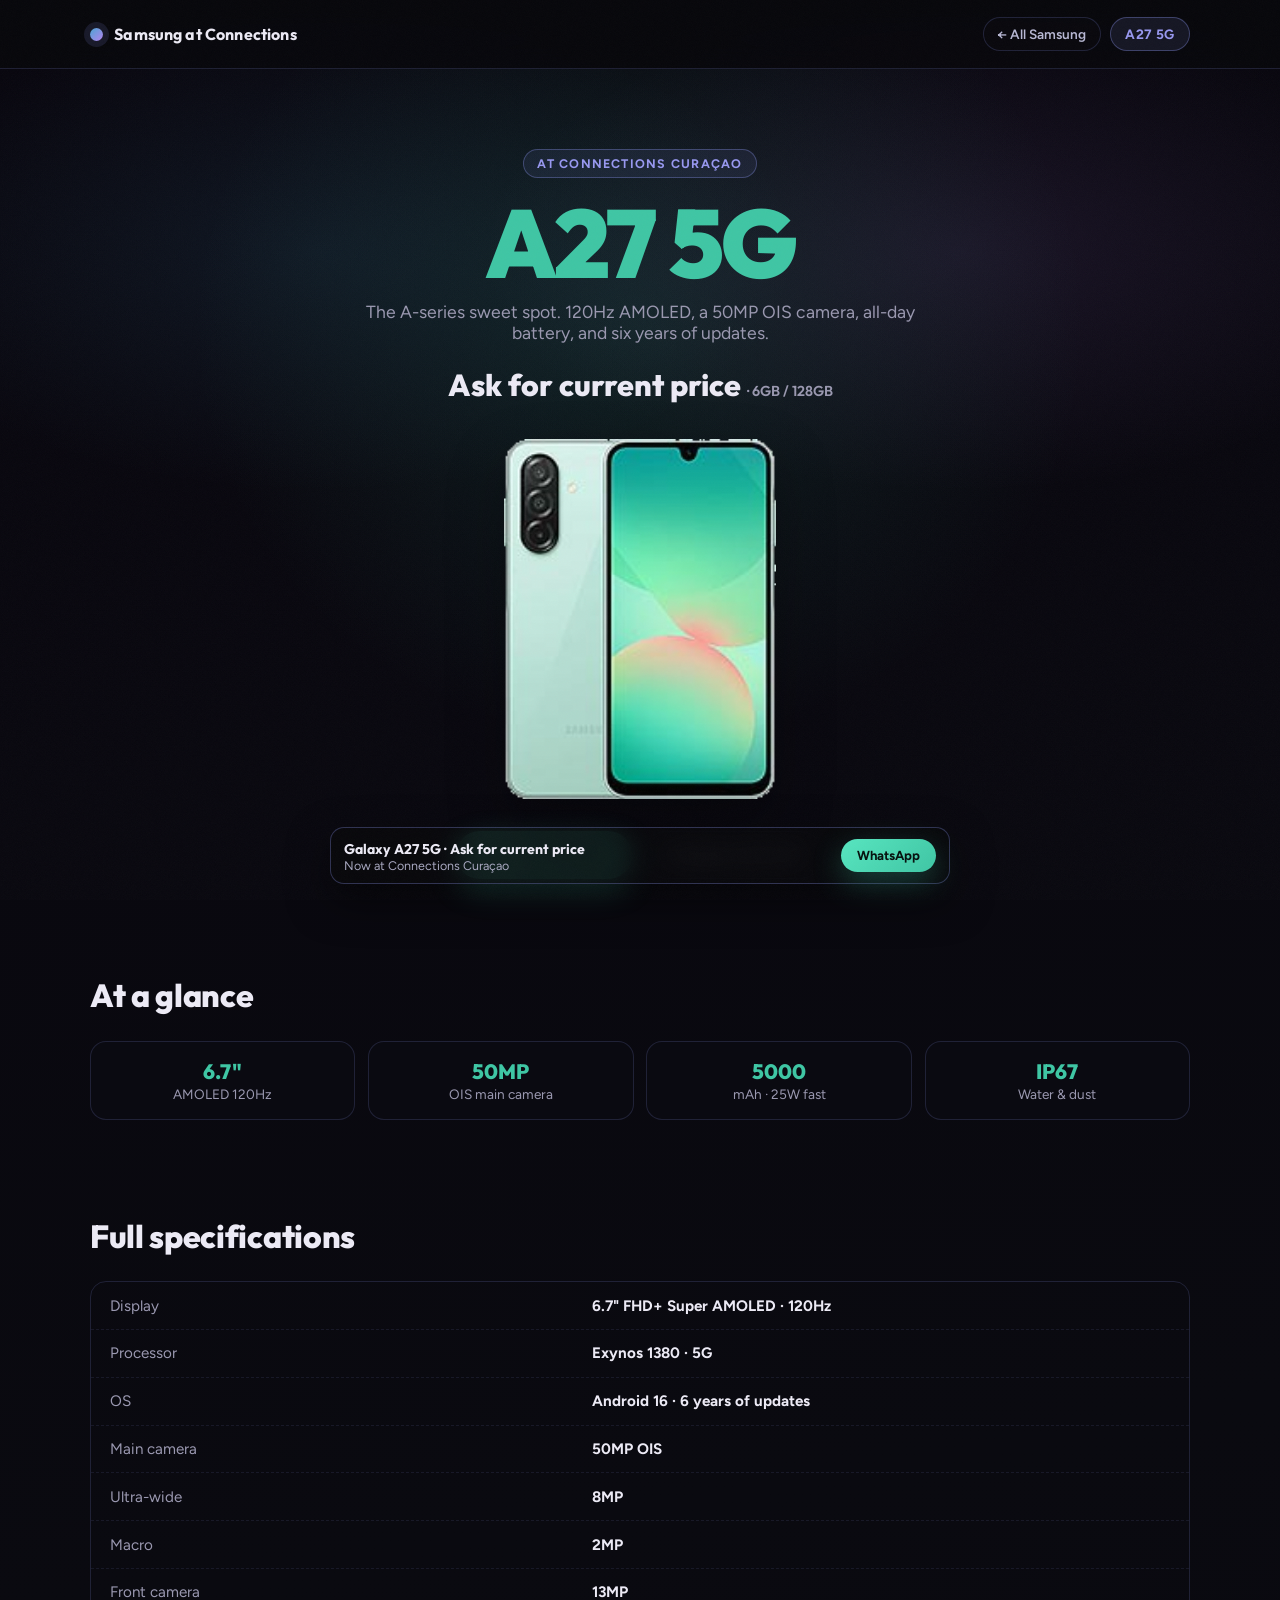
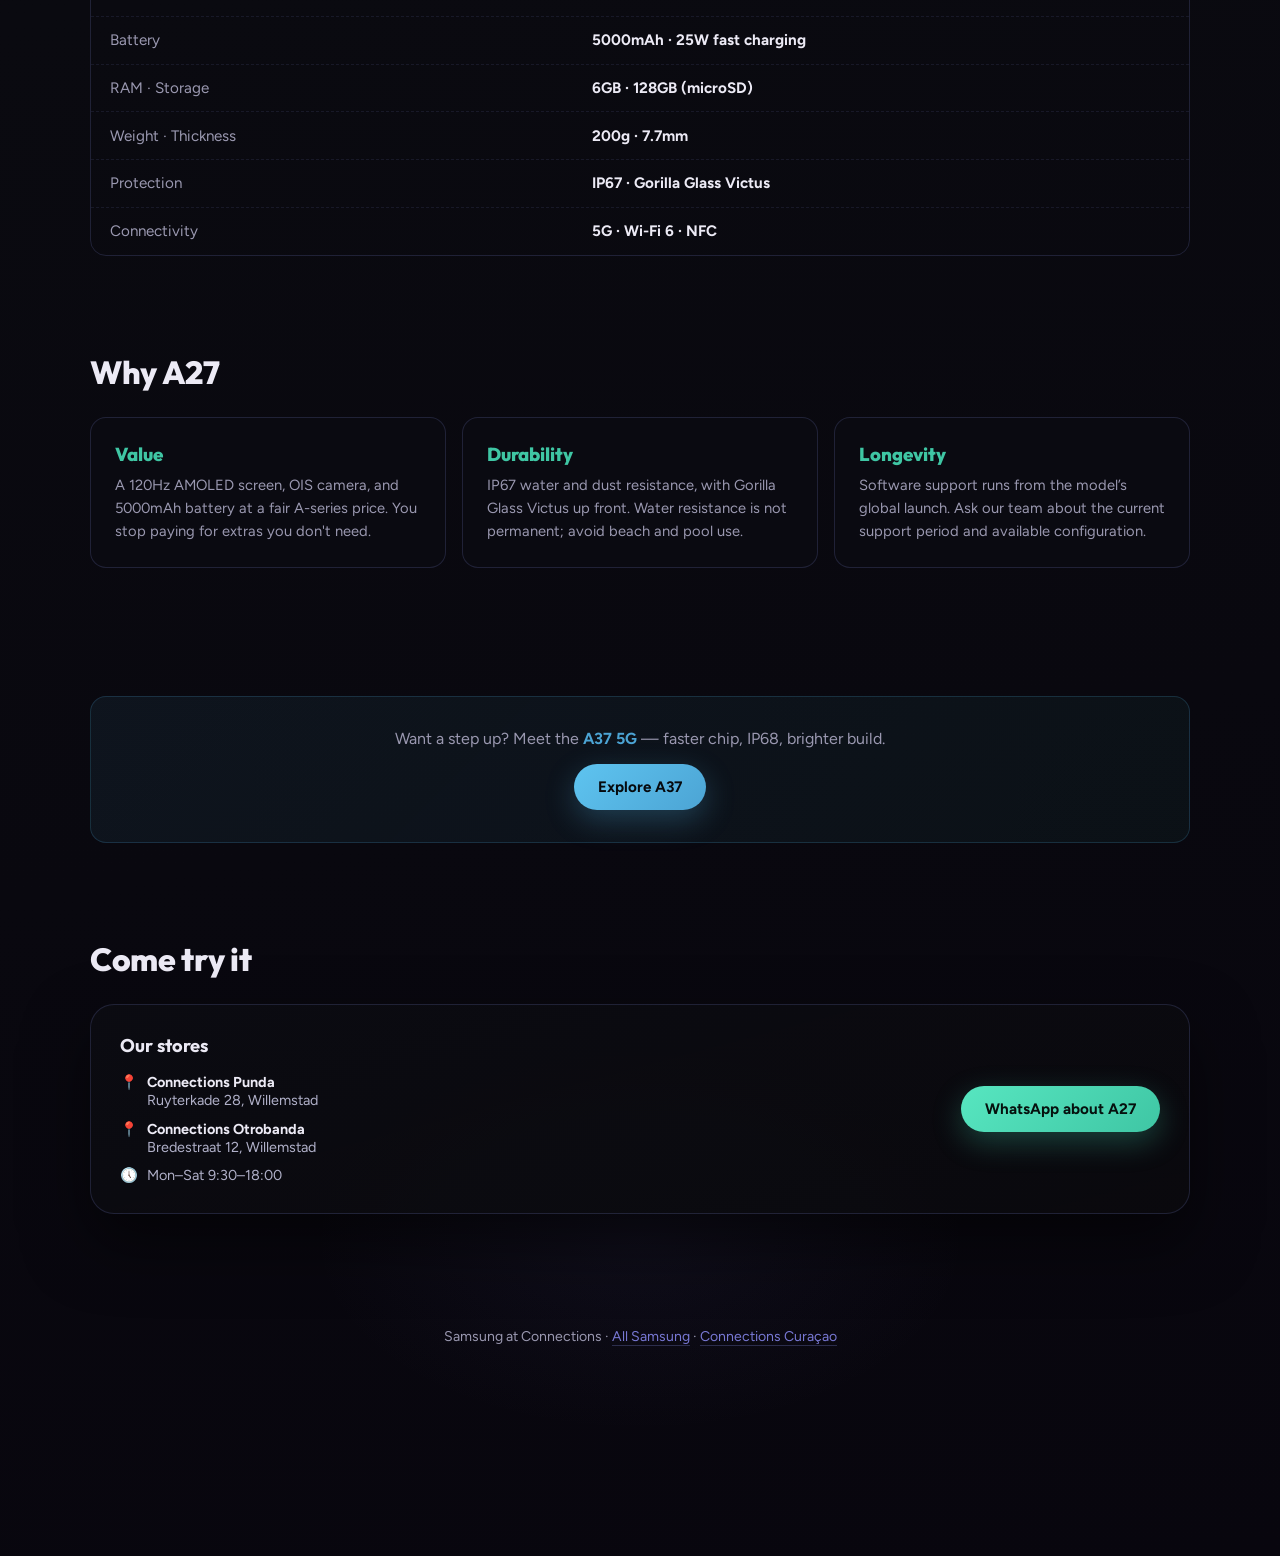
==== commit 9ad1d732: "Read Samsung catalog prices automatically from Connections" ====
--- a/a27/index.html
+++ b/a27/index.html
@@ -132,7 +132,7 @@
         <span class="badge">At Connections Curaçao</span>
         <h1>A27 5G</h1>
         <p class="hero-sub">The A-series sweet spot. 120Hz AMOLED, a 50MP OIS camera, all-day battery, and six years of updates.</p>
-        <p class="hero-price"><span data-price-for="Galaxy A27">XCG 690</span> <small>· 6GB / 128GB</small></p>
+        <p class="hero-price"><span data-price-for="Galaxy A27">Ask for current price</span> <small>· 6GB / 128GB</small></p>
         <div class="hero-phone-wrap"><img class="hero-phone" src="/img/products/galaxy-a27-model.png" alt="Samsung Galaxy A27 5G" width="340" height="360" fetchpriority="high"></div>
         <div class="hero-cta">
           <a class="btn btn-a27" href="https://wa.me/59996782619?text=Hi%2C%20I%27m%20interested%20in%20the%20Galaxy%20A27%205G.%20Please%20confirm%20the%20price%20and%20availability." target="_blank" rel="noopener">Ask via WhatsApp</a>
@@ -224,7 +224,7 @@
 
   <div class="sticky-cta">
     <div>
-      <strong>Galaxy A27 5G · <span data-price-for="Galaxy A27">XCG 690</span></strong>
+      <strong>Galaxy A27 5G · <span data-price-for="Galaxy A27">Ask for current price</span></strong>
       <p>Now at Connections Curaçao</p>
     </div>
     <a class="btn btn-a27" href="https://wa.me/59996782619?text=Hi%2C%20I%27m%20interested%20in%20the%20Galaxy%20A27%205G.%20Please%20confirm%20the%20price%20and%20availability." target="_blank" rel="noopener">WhatsApp</a>
